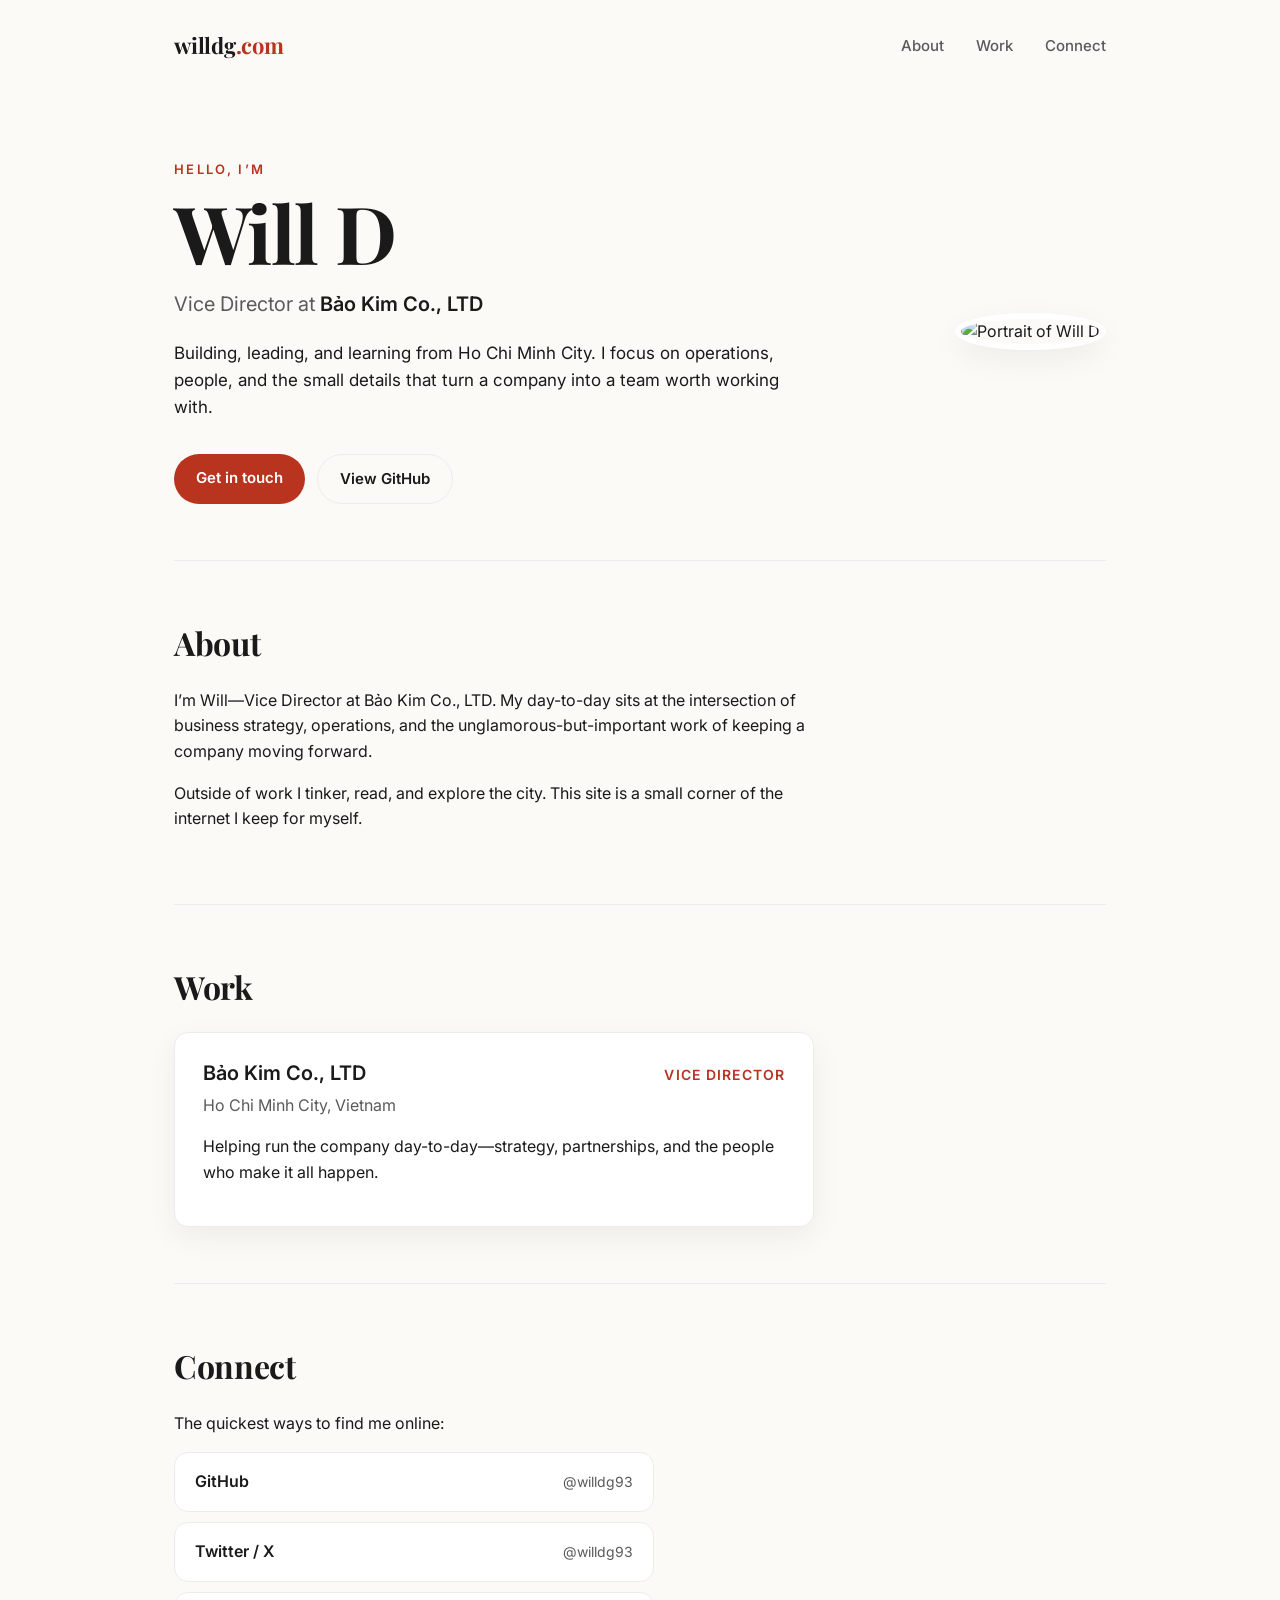
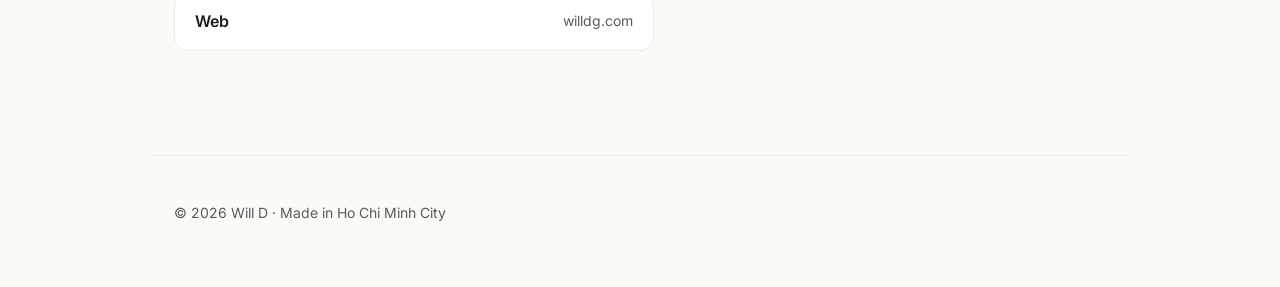
==== index.html @ e461799b "Add static introduction site for Cloudflare Pages Single-page intro built from the GitHub profile da" ====
<!DOCTYPE html>
<html lang="en">
<head>
  <meta charset="UTF-8" />
  <meta name="viewport" content="width=device-width, initial-scale=1.0" />
  <meta name="description" content="Will D — Vice Director at Bảo Kim Co., LTD. Personal site of willdg93." />
  <meta name="author" content="Will D" />
  <meta property="og:title" content="Will D — willdg.com" />
  <meta property="og:description" content="Vice Director at Bảo Kim Co., LTD. Based in Ho Chi Minh City, Vietnam." />
  <meta property="og:image" content="https://avatars.githubusercontent.com/u/289750226?v=4" />
  <meta property="og:url" content="https://willdg.com" />
  <meta property="og:type" content="website" />
  <meta name="twitter:card" content="summary" />
  <meta name="twitter:site" content="@willdg93" />
  <link rel="icon" type="image/png" href="https://avatars.githubusercontent.com/u/289750226?v=4" />
  <link rel="preconnect" href="https://fonts.googleapis.com" />
  <link rel="preconnect" href="https://fonts.gstatic.com" crossorigin />
  <link href="https://fonts.googleapis.com/css2?family=Inter:wght@400;500;600;700&family=Playfair+Display:wght@600;700&display=swap" rel="stylesheet" />
  <link rel="stylesheet" href="/style.css" />
  <title>Will D — willdg.com</title>
</head>
<body>
  <header class="nav">
    <a href="/" class="brand">willdg<span>.com</span></a>
    <nav>
      <a href="#about">About</a>
      <a href="#work">Work</a>
      <a href="#connect">Connect</a>
    </nav>
  </header>

  <main>
    <section class="hero">
      <div class="hero-text">
        <p class="eyebrow">Hello, I&rsquo;m</p>
        <h1>Will&nbsp;D</h1>
        <p class="tagline">Vice Director at <strong>Bảo Kim Co., LTD</strong></p>
        <p class="lede">
          Building, leading, and learning from Ho Chi Minh City. I focus on
          operations, people, and the small details that turn a company into a
          team worth working with.
        </p>
        <div class="cta-row">
          <a class="btn btn-primary" href="#connect">Get in touch</a>
          <a class="btn btn-ghost" href="https://github.com/willdg93" target="_blank" rel="noopener">View GitHub</a>
        </div>
      </div>
      <div class="hero-avatar">
        <img
          src="https://avatars.githubusercontent.com/u/289750226?v=4"
          alt="Portrait of Will D"
          width="220"
          height="220"
          loading="eager"
        />
      </div>
    </section>

    <section id="about" class="section">
      <h2>About</h2>
      <p>
        I&rsquo;m Will&mdash;Vice Director at Bảo Kim Co., LTD. My day-to-day
        sits at the intersection of business strategy, operations, and the
        unglamorous-but-important work of keeping a company moving forward.
      </p>
      <p>
        Outside of work I tinker, read, and explore the city. This site is a
        small corner of the internet I keep for myself.
      </p>
    </section>

    <section id="work" class="section">
      <h2>Work</h2>
      <div class="card">
        <div class="card-row">
          <h3>Bảo Kim Co., LTD</h3>
          <span class="role">Vice Director</span>
        </div>
        <p class="muted">Ho Chi Minh City, Vietnam</p>
        <p>
          Helping run the company day-to-day&mdash;strategy, partnerships, and
          the people who make it all happen.
        </p>
      </div>
    </section>

    <section id="connect" class="section">
      <h2>Connect</h2>
      <p>The quickest ways to find me online:</p>
      <ul class="links">
        <li>
          <a href="https://github.com/willdg93" target="_blank" rel="noopener">
            <span class="link-label">GitHub</span>
            <span class="link-handle">@willdg93</span>
          </a>
        </li>
        <li>
          <a href="https://twitter.com/willdg93" target="_blank" rel="noopener">
            <span class="link-label">Twitter / X</span>
            <span class="link-handle">@willdg93</span>
          </a>
        </li>
        <li>
          <a href="https://willdg.com">
            <span class="link-label">Web</span>
            <span class="link-handle">willdg.com</span>
          </a>
        </li>
      </ul>
    </section>
  </main>

  <footer class="footer">
    <p>&copy; <span id="year"></span> Will D &middot; Made in Ho Chi Minh City</p>
  </footer>

  <script>
    document.getElementById('year').textContent = new Date().getFullYear();
  </script>
</body>
</html>
---- style.css ----
:root {
  --bg: #fbfaf7;
  --surface: #ffffff;
  --text: #1a1a1a;
  --muted: #5a5a5a;
  --accent: #b8341f;
  --accent-dark: #8a2415;
  --border: #ececec;
  --shadow: 0 10px 30px rgba(0, 0, 0, 0.06);
  --radius: 14px;
}

* { box-sizing: border-box; }

html, body {
  margin: 0;
  padding: 0;
  background: var(--bg);
  color: var(--text);
  font-family: 'Inter', -apple-system, BlinkMacSystemFont, 'Segoe UI', sans-serif;
  font-size: 16px;
  line-height: 1.6;
  -webkit-font-smoothing: antialiased;
}

a { color: var(--accent); text-decoration: none; }
a:hover { color: var(--accent-dark); }

.nav {
  display: flex;
  align-items: center;
  justify-content: space-between;
  max-width: 980px;
  margin: 0 auto;
  padding: 28px 24px 0;
}

.brand {
  font-family: 'Playfair Display', serif;
  font-size: 22px;
  font-weight: 700;
  color: var(--text);
  letter-spacing: -0.01em;
}
.brand span { color: var(--accent); }

.nav nav a {
  margin-left: 28px;
  color: var(--muted);
  font-weight: 500;
  font-size: 15px;
}
.nav nav a:hover { color: var(--text); }

main {
  max-width: 980px;
  margin: 0 auto;
  padding: 24px;
}

.hero {
  display: grid;
  grid-template-columns: 1fr auto;
  gap: 48px;
  align-items: center;
  padding: 72px 0 56px;
}

.hero-text { min-width: 0; }

.eyebrow {
  color: var(--accent);
  text-transform: uppercase;
  letter-spacing: 0.18em;
  font-size: 13px;
  font-weight: 600;
  margin: 0 0 12px;
}

h1 {
  font-family: 'Playfair Display', serif;
  font-size: clamp(48px, 8vw, 80px);
  font-weight: 700;
  letter-spacing: -0.02em;
  line-height: 1;
  margin: 0 0 16px;
}

.tagline {
  font-size: 20px;
  color: var(--muted);
  margin: 0 0 20px;
}
.tagline strong { color: var(--text); font-weight: 600; }

.lede {
  font-size: 17px;
  color: var(--text);
  max-width: 56ch;
  margin: 0 0 32px;
}

.cta-row { display: flex; gap: 12px; flex-wrap: wrap; }

.btn {
  display: inline-block;
  padding: 12px 22px;
  border-radius: 999px;
  font-weight: 600;
  font-size: 15px;
  transition: transform 0.15s ease, background 0.15s ease, color 0.15s ease;
}
.btn-primary {
  background: var(--accent);
  color: #fff;
}
.btn-primary:hover { background: var(--accent-dark); color: #fff; transform: translateY(-1px); }

.btn-ghost {
  background: transparent;
  color: var(--text);
  border: 1px solid var(--border);
}
.btn-ghost:hover { border-color: var(--text); color: var(--text); }

.hero-avatar img {
  width: 220px;
  height: 220px;
  border-radius: 50%;
  object-fit: cover;
  box-shadow: var(--shadow);
  border: 6px solid var(--surface);
}

.section {
  padding: 56px 0;
  border-top: 1px solid var(--border);
}

.section h2 {
  font-family: 'Playfair Display', serif;
  font-size: 32px;
  font-weight: 700;
  letter-spacing: -0.01em;
  margin: 0 0 20px;
}

.section p { max-width: 64ch; }

.card {
  background: var(--surface);
  border: 1px solid var(--border);
  border-radius: var(--radius);
  padding: 24px 28px;
  box-shadow: var(--shadow);
  max-width: 640px;
}

.card-row {
  display: flex;
  align-items: baseline;
  justify-content: space-between;
  gap: 16px;
  flex-wrap: wrap;
}

.card h3 {
  font-size: 20px;
  font-weight: 600;
  margin: 0;
}

.role {
  color: var(--accent);
  font-weight: 600;
  font-size: 14px;
  text-transform: uppercase;
  letter-spacing: 0.08em;
}

.muted { color: var(--muted); margin: 4px 0 14px; }

.links {
  list-style: none;
  padding: 0;
  margin: 16px 0 0;
  display: grid;
  gap: 10px;
  max-width: 480px;
}

.links li a {
  display: flex;
  justify-content: space-between;
  align-items: center;
  padding: 16px 20px;
  background: var(--surface);
  border: 1px solid var(--border);
  border-radius: var(--radius);
  color: var(--text);
  transition: border-color 0.15s ease, transform 0.15s ease;
}

.links li a:hover {
  border-color: var(--accent);
  transform: translateY(-1px);
}

.link-label { font-weight: 600; }
.link-handle { color: var(--muted); font-size: 14px; }

.footer {
  max-width: 980px;
  margin: 0 auto;
  padding: 32px 24px 48px;
  color: var(--muted);
  font-size: 14px;
  border-top: 1px solid var(--border);
  margin-top: 24px;
}

@media (max-width: 720px) {
  .nav nav a { margin-left: 16px; font-size: 14px; }
  .hero {
    grid-template-columns: 1fr;
    gap: 32px;
    padding: 48px 0 32px;
    text-align: left;
  }
  .hero-avatar { order: -1; }
  .hero-avatar img { width: 140px; height: 140px; }
  .section { padding: 40px 0; }
  .section h2 { font-size: 26px; }
}
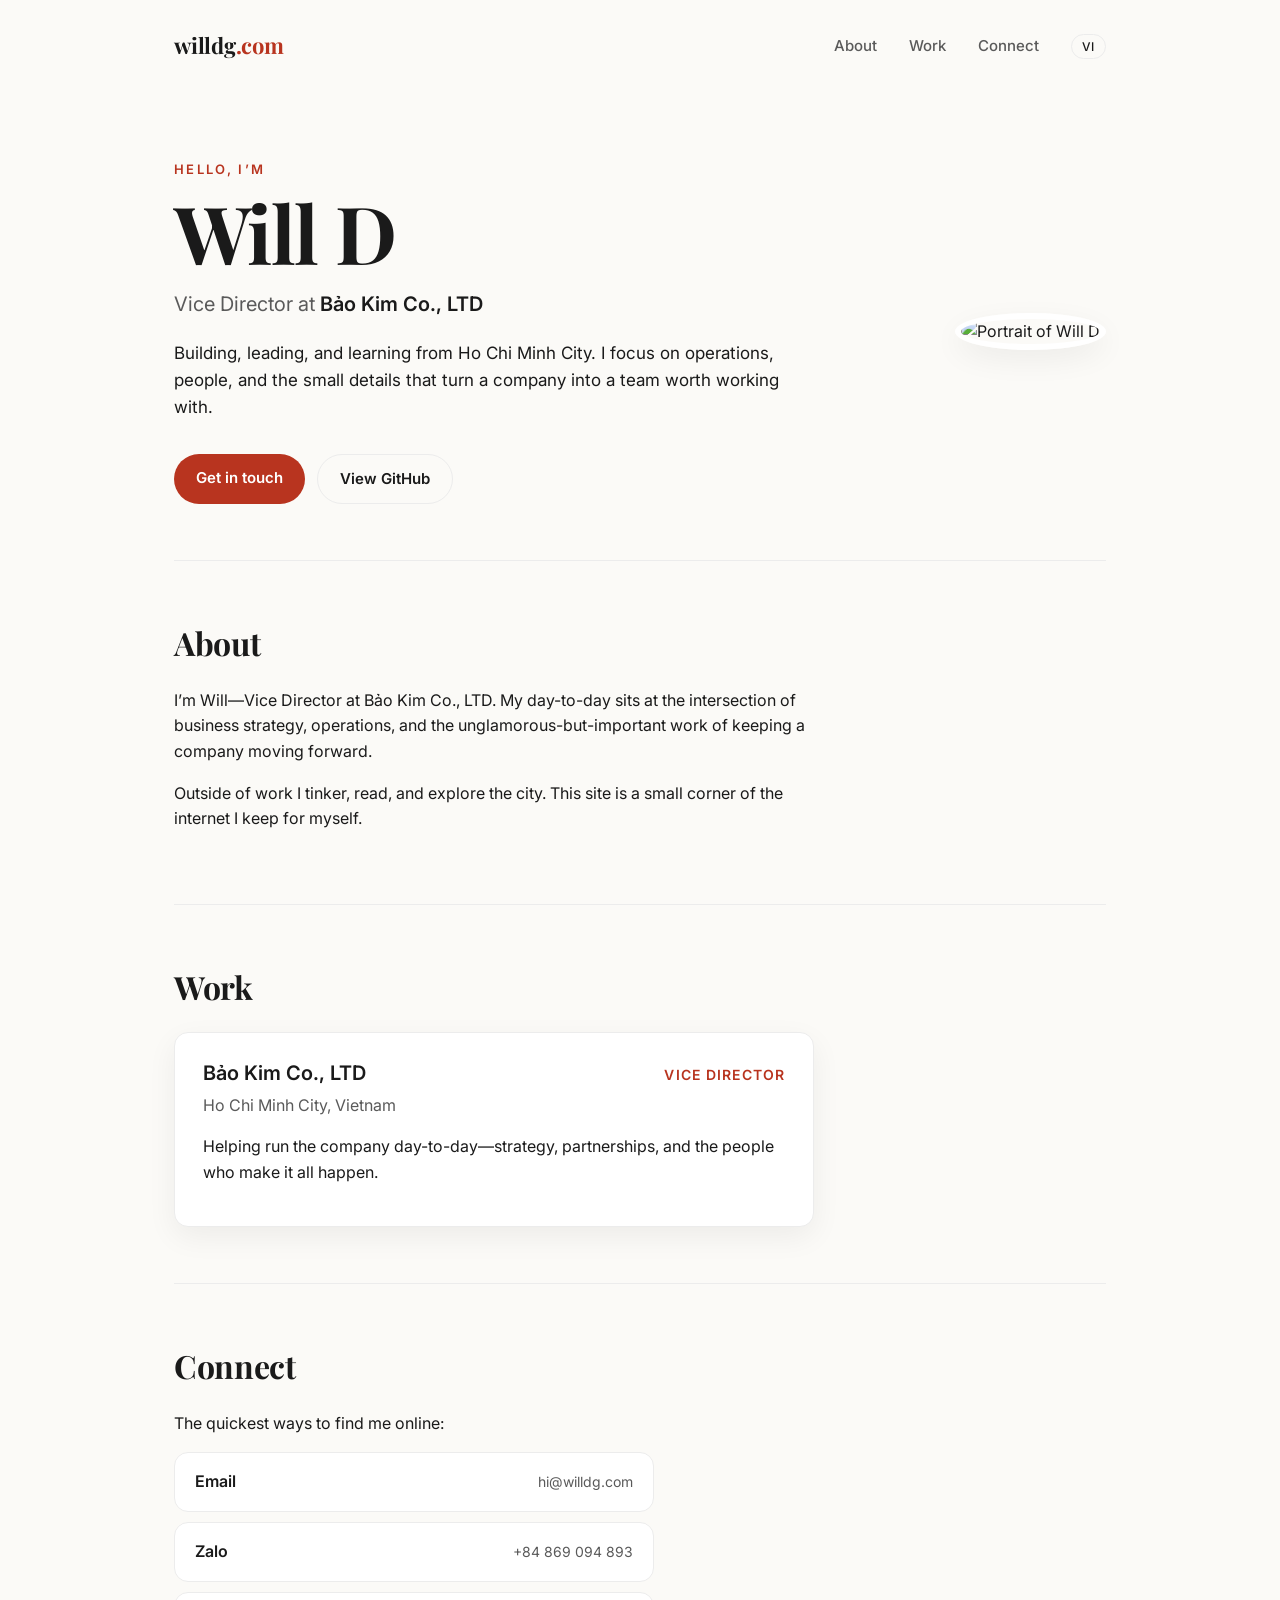
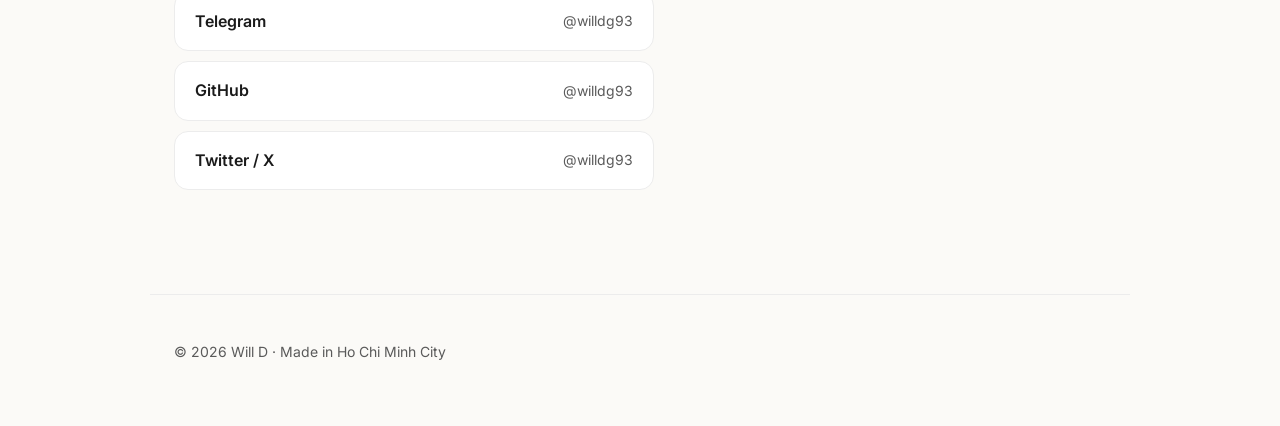
==== commit 106c668d: "Add Zalo, Telegram, and email contact links Adds Email (hi@willdg.com), Zalo (+84 869 094 893), and " ====
--- a/index.html
+++ b/index.html
@@ -13,6 +13,9 @@
   <meta name="twitter:card" content="summary" />
   <meta name="twitter:site" content="@willdg93" />
   <link rel="icon" type="image/png" href="https://avatars.githubusercontent.com/u/289750226?v=4" />
+  <link rel="alternate" hreflang="en" href="https://willdg.com/" />
+  <link rel="alternate" hreflang="vi" href="https://willdg.com/vi/" />
+  <link rel="alternate" hreflang="x-default" href="https://willdg.com/" />
   <link rel="preconnect" href="https://fonts.googleapis.com" />
   <link rel="preconnect" href="https://fonts.gstatic.com" crossorigin />
   <link href="https://fonts.googleapis.com/css2?family=Inter:wght@400;500;600;700&family=Playfair+Display:wght@600;700&display=swap" rel="stylesheet" />
@@ -26,6 +29,7 @@
       <a href="#about">About</a>
       <a href="#work">Work</a>
       <a href="#connect">Connect</a>
+      <a href="/vi/" class="lang-switch" hreflang="vi" lang="vi">VI</a>
     </nav>
   </header>
 
@@ -89,6 +93,24 @@
       <p>The quickest ways to find me online:</p>
       <ul class="links">
         <li>
+          <a href="mailto:hi@willdg.com">
+            <span class="link-label">Email</span>
+            <span class="link-handle">hi@willdg.com</span>
+          </a>
+        </li>
+        <li>
+          <a href="https://zalo.me/84869094893" target="_blank" rel="noopener">
+            <span class="link-label">Zalo</span>
+            <span class="link-handle">+84 869 094 893</span>
+          </a>
+        </li>
+        <li>
+          <a href="https://t.me/willdg93" target="_blank" rel="noopener">
+            <span class="link-label">Telegram</span>
+            <span class="link-handle">@willdg93</span>
+          </a>
+        </li>
+        <li>
           <a href="https://github.com/willdg93" target="_blank" rel="noopener">
             <span class="link-label">GitHub</span>
             <span class="link-handle">@willdg93</span>
@@ -98,12 +120,6 @@
           <a href="https://twitter.com/willdg93" target="_blank" rel="noopener">
             <span class="link-label">Twitter / X</span>
             <span class="link-handle">@willdg93</span>
-          </a>
-        </li>
-        <li>
-          <a href="https://willdg.com">
-            <span class="link-label">Web</span>
-            <span class="link-handle">willdg.com</span>
           </a>
         </li>
       </ul>
--- a/style.css
+++ b/style.css
@@ -51,6 +51,20 @@
   font-size: 15px;
 }
 .nav nav a:hover { color: var(--text); }
+
+.lang-switch {
+  padding: 4px 10px;
+  border: 1px solid var(--border);
+  border-radius: 999px;
+  font-size: 12px !important;
+  font-weight: 600;
+  letter-spacing: 0.06em;
+  color: var(--text) !important;
+}
+.lang-switch:hover {
+  border-color: var(--accent);
+  color: var(--accent) !important;
+}
 
 main {
   max-width: 980px;
